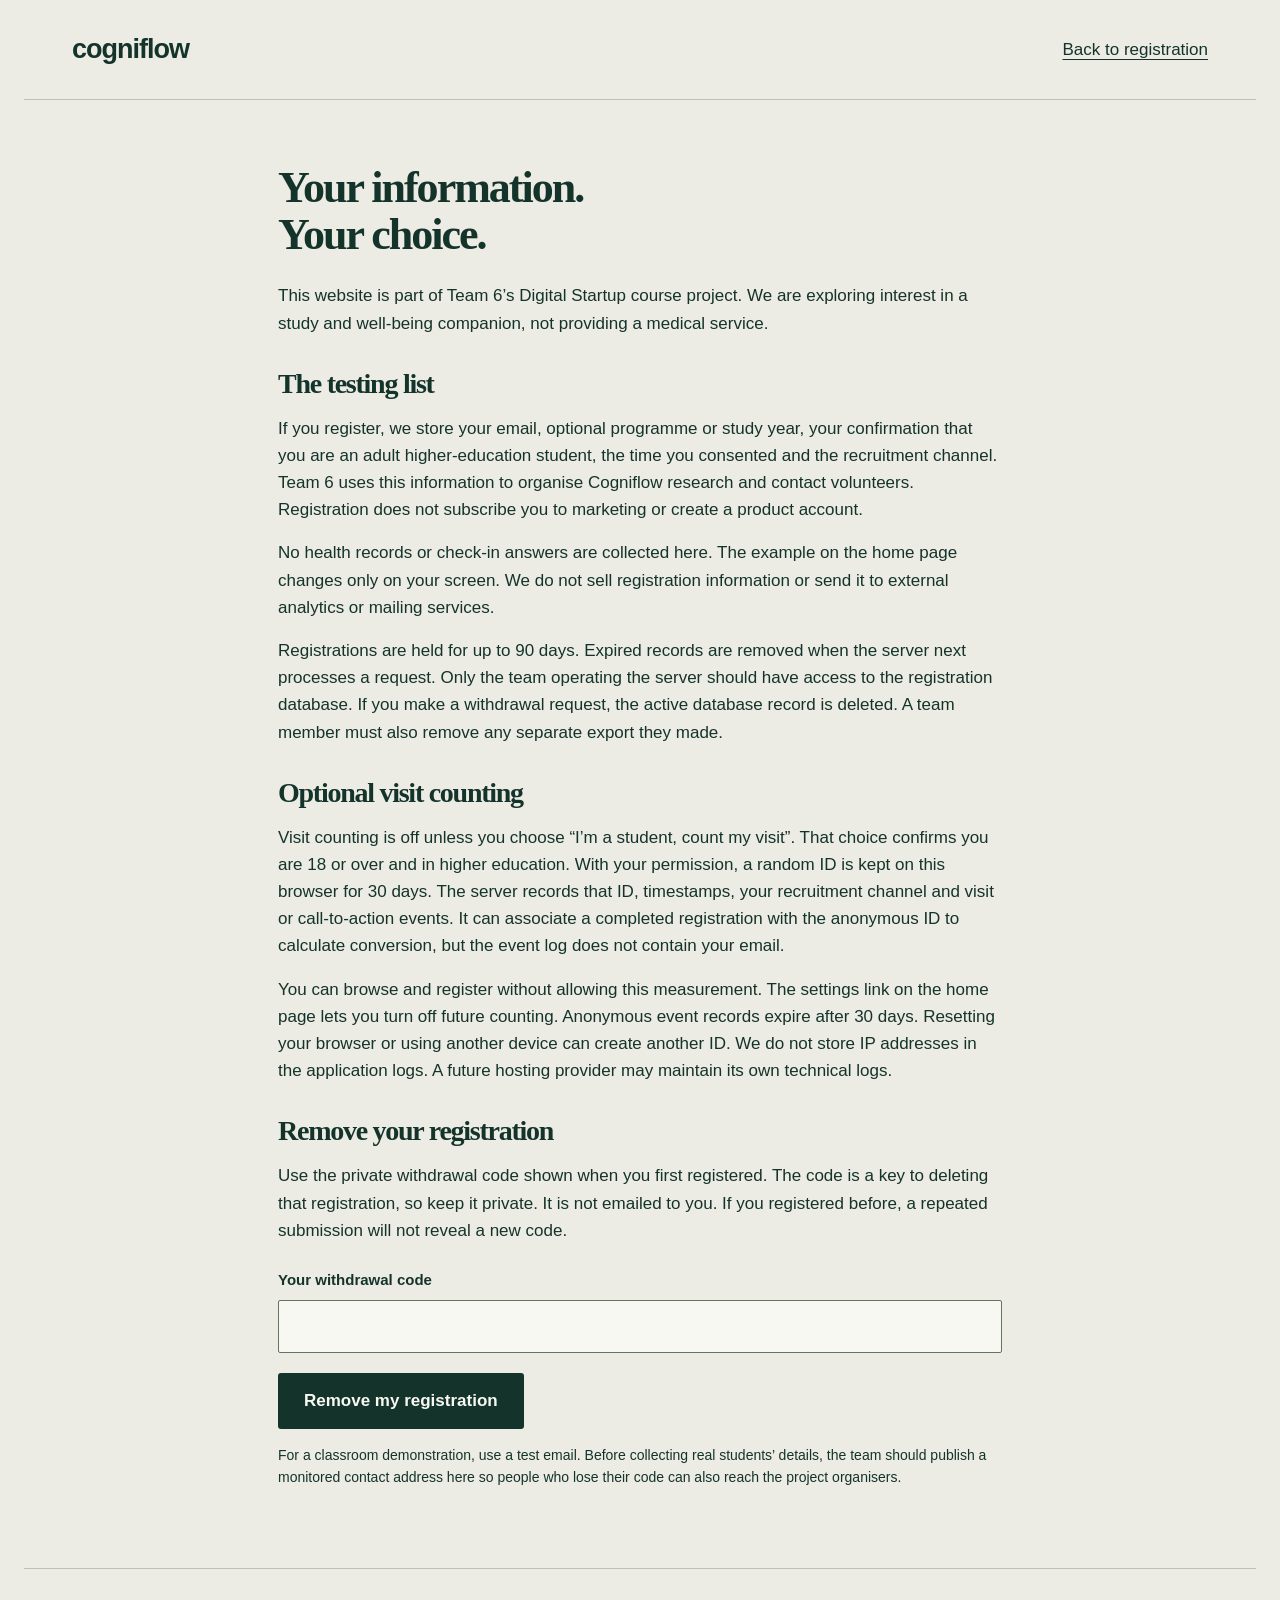
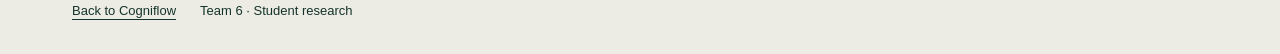
==== privacy.html @ 481a77dd "Add files via upload" ====
<!doctype html><html lang="en"><head><meta charset="utf-8"><meta name="viewport" content="width=device-width, initial-scale=1"><title>Privacy and withdrawal · Cogniflow</title><link rel="icon" href="mark.svg"><link rel="stylesheet" href="styles.css"><script src="config.js" defer></script><script src="app.js" defer></script></head><body><header class="wrap masthead"><a class="brand" href="./">cogniflow</a><a href="./#join">Back to registration</a></header><main class="wrap privacy"><h1>Your information.<br>Your choice.</h1><p>This website is part of Team 6’s Digital Startup course project. We are exploring interest in a study and well-being companion, not providing a medical service.</p><h2>The testing list</h2><p>If you register, we store your email, optional programme or study year, your confirmation that you are an adult higher-education student, the time you consented and the recruitment channel. Team 6 uses this information to organise Cogniflow research and contact volunteers. Registration does not subscribe you to marketing or create a product account.</p><p>No health records or check-in answers are collected here. The example on the home page changes only on your screen. We do not sell registration information or send it to external analytics or mailing services.</p><p>Registrations are held for up to 90 days. Expired records are removed when the server next processes a request. Only the team operating the server should have access to the registration database. If you make a withdrawal request, the active database record is deleted. A team member must also remove any separate export they made.</p><h2 id="measurement">Optional visit counting</h2><p>Visit counting is off unless you choose “I’m a student, count my visit”. That choice confirms you are 18 or over and in higher education. With your permission, a random ID is kept on this browser for 30 days. The server records that ID, timestamps, your recruitment channel and visit or call-to-action events. It can associate a completed registration with the anonymous ID to calculate conversion, but the event log does not contain your email.</p><p>You can browse and register without allowing this measurement. The settings link on the home page lets you turn off future counting. Anonymous event records expire after 30 days. Resetting your browser or using another device can create another ID. We do not store IP addresses in the application logs. A future hosting provider may maintain its own technical logs.</p><h2>Remove your registration</h2><p>Use the private withdrawal code shown when you first registered. The code is a key to deleting that registration, so keep it private. It is not emailed to you. If you registered before, a repeated submission will not reveal a new code.</p><form id="withdraw-form"><label for="token">Your withdrawal code</label><input id="token" name="token" type="text" autocomplete="off" required minlength="30" maxlength="100"><button class="button" type="submit">Remove my registration</button><p id="withdraw-status" role="status" tabindex="-1"></p></form><p class="small">For a classroom demonstration, use a test email. Before collecting real students’ details, the team should publish a monitored contact address here so people who lose their code can also reach the project organisers.</p></main><footer class="wrap footer"><a href="./">Back to Cogniflow</a><span>Team 6 · Student research</span></footer></body></html>
---- styles.css ----
:root{--green:#14342b;--sage:#60935d;--linen:#ecebe4;--peach:#d06b47;--brown:#4c2719;--line:#b9c2b4;--paper:#f8f8f2}*{box-sizing:border-box}html{scroll-behavior:smooth;scroll-padding-top:24px}body{margin:0;background:var(--linen);color:var(--green);font:17px/1.6 'Segoe UI',Arial,sans-serif}a{color:inherit;text-underline-offset:4px}button,input{font:inherit}button,a,input{ -webkit-tap-highlight-color:transparent}button{cursor:pointer}a:focus-visible,button:focus-visible,summary:focus-visible,input:focus-visible{outline:3px solid var(--brown);outline-offset:5px}button:disabled{cursor:wait}h1,h2,h3,p{margin:0}h1,h2{font-family:Georgia,'Times New Roman',serif;font-weight:700;letter-spacing:-.045em;line-height:1.07}h1{font-size:clamp(43px,4.6vw,70px)}h2{font-size:clamp(34px,3.5vw,48px)}h3{font-size:23px;line-height:1.25;letter-spacing:-.025em}.wrap{max-width:1232px;margin:auto;padding-inline:48px}.masthead{display:flex;align-items:center;justify-content:space-between;padding-block:28px;border-bottom:1px solid var(--line)}.brand{font-weight:750;font-size:27px;letter-spacing:-1px;text-decoration:none;display:inline-flex;gap:10px;align-items:center}.masthead nav{display:flex;align-items:center;gap:32px;font-size:15px;font-weight:600}.masthead nav a{text-decoration:none}.masthead nav a:hover{text-decoration:underline}.nav-join{border-bottom:2px solid var(--peach);padding-block:8px}.hero{padding-block:72px 80px;display:grid;grid-template-columns:1.15fr 1fr;gap:64px;align-items:center}.eyebrow{font-size:14px;font-weight:700;letter-spacing:.06em;margin-bottom:24px}.intro{max-width:510px;margin-block:28px 32px;font-size:19px;line-height:1.6}.button{background:var(--green);color:var(--paper);border:2px solid var(--green);border-radius:3px;display:inline-block;padding:14px 24px;text-decoration:none;font-weight:650;line-height:1.4;min-height:52px}.button:hover{background:var(--brown);border-color:var(--brown)}.button:active{transform:translateY(1px)}.small{font-size:14px;line-height:1.55}.hero-note{margin-top:16px;max-width:360px}.study-scene{position:relative;padding:28px 24px 56px;background:var(--sage);border-radius:2px}.scene-title{display:flex;justify-content:space-between;gap:16px;color:var(--green);font-size:13px;font-weight:700;margin-bottom:24px}.sample-label{font-weight:400}.session{background:var(--paper);padding:32px;box-shadow:8px 8px 0 #14342b}.session-subject{font-size:14px}.session-title{font:700 32px/1.2 Georgia,serif;letter-spacing:-1px;margin-block:8px 24px}.session-rule{height:1px;background:var(--line);margin-bottom:24px}.session-label{font-size:13px;font-weight:700;text-transform:uppercase;letter-spacing:.07em;margin-bottom:8px}.energy{padding:0;border:0;margin:0}.energy legend{font-size:20px;font-weight:600;margin-bottom:16px}.energy button{background:transparent;border:1px solid var(--green);padding:9px 12px;margin:0 8px 8px 0;border-radius:2px;font-size:15px;color:var(--green)}.energy button:hover,.energy button[aria-pressed=true]{background:var(--green);color:white}.suggestion{border-top:3px solid var(--peach);padding-top:16px;margin-top:20px}.suggestion-label{font-size:13px;font-weight:600}.suggestion p{font:700 25px/1.3 Georgia,serif;margin-top:8px}.demo-caption{font-size:12px;line-height:1.5;margin-top:20px}.margin-note{position:absolute;right:40px;bottom:-22px;transform:rotate(-5deg);background:var(--peach);color:var(--green);font:700 23px/1.1 Georgia,serif;padding:16px 20px}.principle{background:var(--green);color:var(--linen)}.principle-inner{display:grid;grid-template-columns:1.1fr 1fr;gap:64px;padding-block:48px}.principle p{font:700 30px/1.2 Georgia,serif;letter-spacing:-.025em}.principle-inner>div{max-width:450px}.idea{padding-block:88px;display:grid;grid-template-columns:1fr 1.15fr;gap:96px}.section-heading>p:last-child{margin-top:24px;max-width:360px}.idea-list article{padding:24px 0 32px;border-top:1px solid var(--green)}.idea-list article:first-child{padding-top:16px}.topic{font-size:14px;display:block;margin-bottom:12px}.idea-list p{margin-top:12px;max-width:530px}.join-section{background:#d8dfd0;border-top:1px solid var(--line);border-bottom:1px solid var(--line)}.join-layout{display:grid;grid-template-columns:1fr 1fr;gap:96px;padding-block:64px}.join-layout>div>p:not(.eyebrow){margin-top:24px;max-width:430px}label{display:block;font-weight:600;font-size:15px;margin-bottom:8px}label span:not(.check span){font-weight:400}input[type=email],input[type=text],input:not([type]){display:block;width:100%;background:var(--paper);border:1px solid #64745f;border-radius:2px;padding:12px 14px;min-height:50px;margin-bottom:20px;color:var(--green)}.check{display:flex;gap:12px;font-weight:400;align-items:flex-start;margin-top:16px;font-size:14px;line-height:1.5}.check input{width:18px;height:18px;flex-shrink:0;margin-top:3px;accent-color:var(--green)}.form-privacy{font-size:13px;margin-block:20px}#form-status{margin-top:16px;font-weight:600;font-size:15px}#form-status:empty{display:none}#withdrawal{margin-top:16px}code{word-break:break-all;display:block;font-size:13px;padding:12px;background:var(--paper);margin-block:8px}.trap{position:absolute;left:-9999px}.questions{display:grid;grid-template-columns:1fr 1.5fr;gap:64px;padding-block:72px}details{border-top:1px solid var(--line);padding:20px 0}summary{font-size:18px;font-weight:650;cursor:pointer}details p{margin-top:16px;max-width:600px}.footer{display:flex;align-items:center;gap:24px;flex-wrap:wrap;border-top:1px solid var(--line);padding-block:32px;font-size:13px}.footer .brand{font-size:23px}.footer p{margin-right:auto}.text-button{color:inherit;border:0;border-bottom:1px solid currentColor;padding:3px 0;background:transparent;font-size:14px}.text-button:hover{border-bottom-width:2px}.measurement{position:fixed;bottom:16px;left:16px;right:16px;z-index:5;max-width:1160px;margin:auto;padding:20px 24px;display:flex;gap:32px;align-items:center;background:var(--paper);border:1px solid var(--green);box-shadow:0 4px 20px #14342b22;font-size:14px}.measurement[hidden]{display:none}.measurement p{font-size:13px;max-width:760px;margin-top:4px}.measurement-actions{flex-shrink:0;display:grid;gap:8px;text-align:center}.measurement-actions>button:first-child{background:var(--green);color:white;border:0;border-radius:2px;padding:10px;font-size:14px}.skip{position:absolute;top:-100px;left:16px;background:var(--green);color:white;padding:12px;z-index:10}.skip:focus{top:8px}.privacy{max-width:820px;padding-block:64px}.privacy h1{font-size:44px;margin-bottom:24px}.privacy h2{font-size:28px;margin:32px 0 16px}.privacy p{margin-block:16px}.privacy form{margin-top:24px}.privacy ul{padding-left:24px}@media(max-width:900px){.wrap{padding-inline:28px}.hero{gap:32px}.hero h1{font-size:48px}.session{padding:24px}.scene-title{display:block}.sample-label{display:block}.idea,.join-layout{gap:48px}.principle-inner{gap:32px}}@media(max-width:680px){.wrap{padding-inline:24px}.masthead{padding-block:20px}.brand{font-size:24px}.masthead nav{gap:0}.masthead nav a:not(.nav-join){display:none}.nav-join{font-size:13px}.hero{grid-template-columns:1fr;padding-block:48px 64px;gap:48px}.hero h1{font-size:clamp(40px,10.8vw,58px)}.intro{font-size:18px}.study-scene{max-width:480px;width:100%;padding:20px 20px 40px}.scene-title{display:flex}.session{padding:24px}.principle-inner,.idea,.join-layout,.questions{grid-template-columns:1fr;gap:32px}.principle-inner{padding-block:40px}.principle p{font-size:28px}.idea{padding-block:56px}.join-layout{padding-block:48px}.questions{padding-block:48px}.measurement{display:block;padding:16px;bottom:8px;left:8px;right:8px}.measurement-actions{margin-top:12px;display:flex;justify-content:space-between;align-items:center;gap:16px}.measurement-actions>button:first-child{flex:1}.footer{gap:16px}.footer p{width:100%;order:2}.energy button{font-size:14px}.privacy h1{font-size:36px}}@media(prefers-reduced-motion:reduce){html{scroll-behavior:auto}*{transition:none!important}}
:root .scene-title{background:var(--linen);padding:8px 12px}
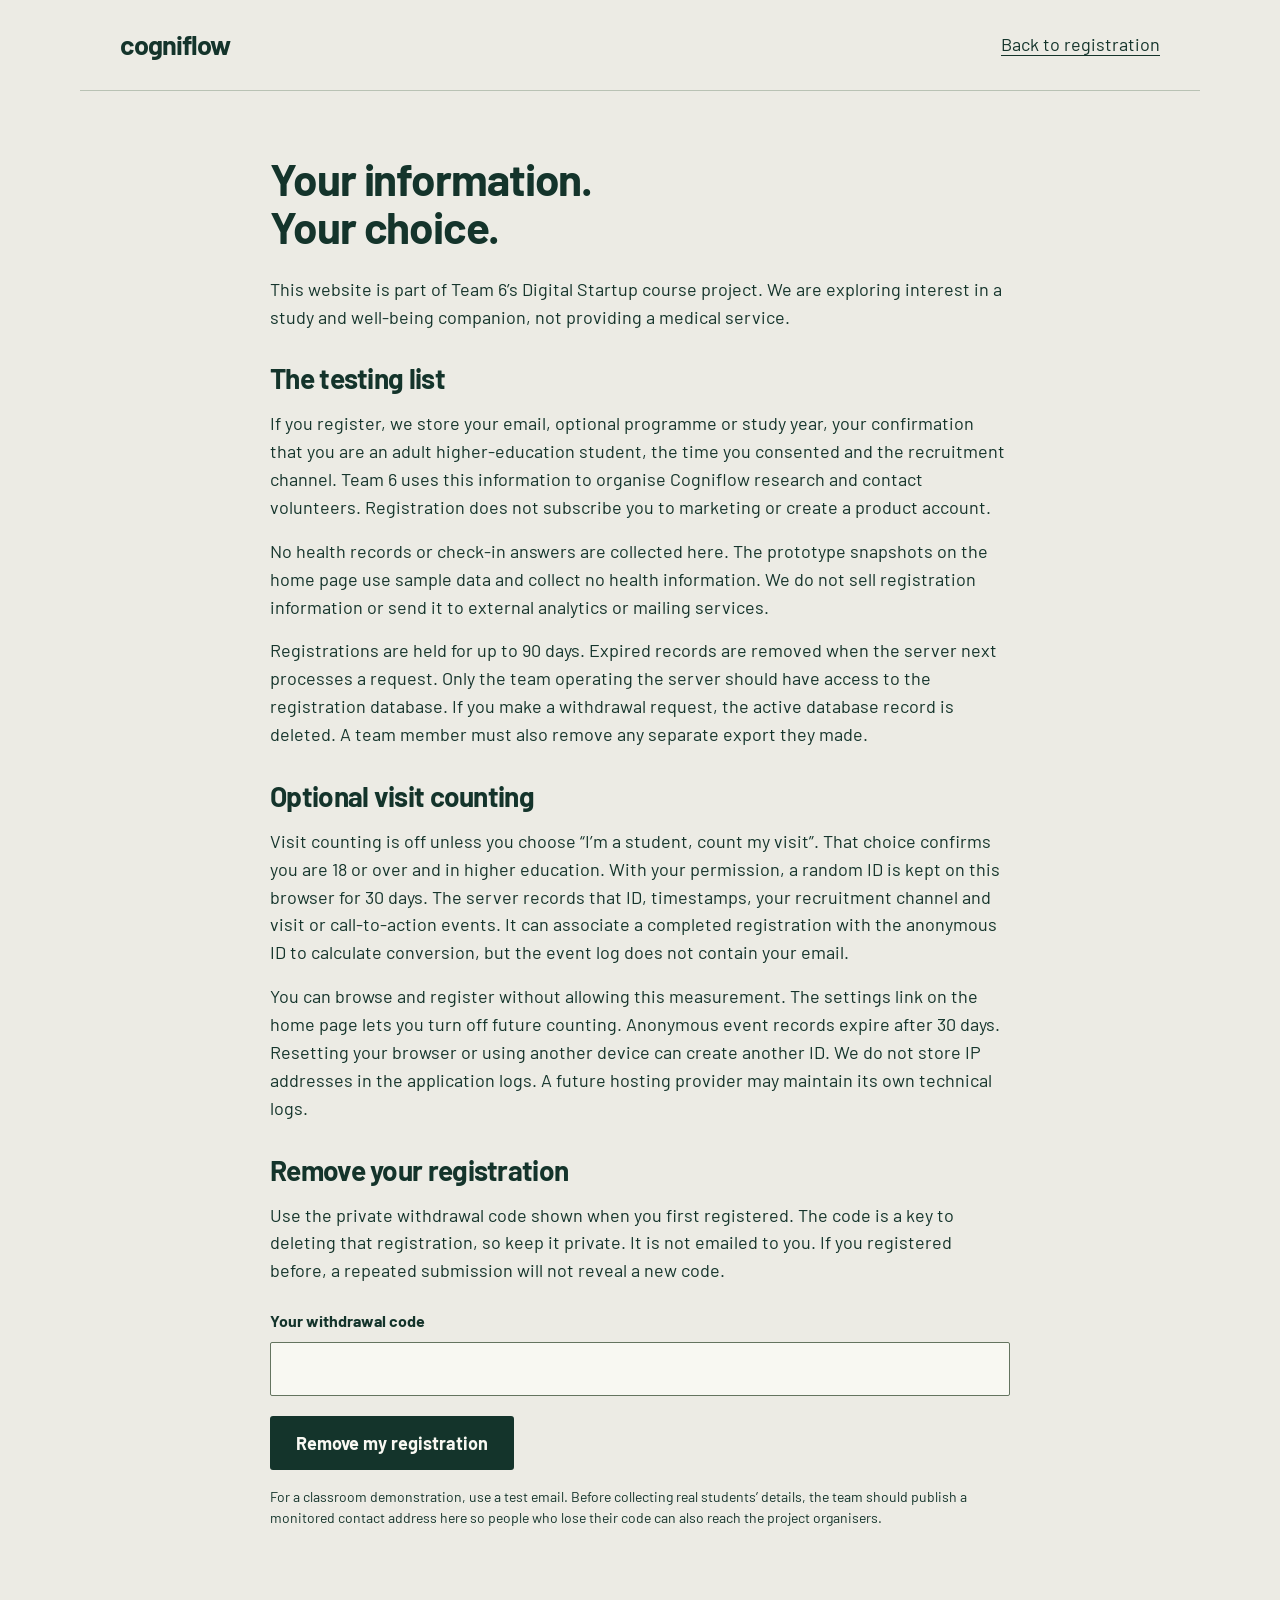
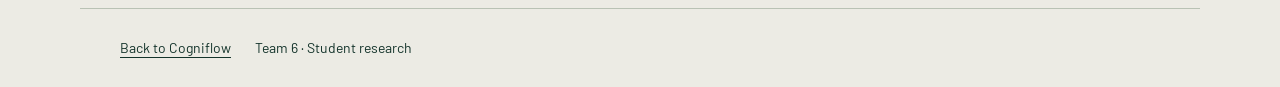
==== commit 14f56452: "new layout" ====
--- a/privacy.html
+++ b/privacy.html
@@ -1 +1 @@
-<!doctype html><html lang="en"><head><meta charset="utf-8"><meta name="viewport" content="width=device-width, initial-scale=1"><title>Privacy and withdrawal · Cogniflow</title><link rel="icon" href="mark.svg"><link rel="stylesheet" href="styles.css"><script src="config.js" defer></script><script src="app.js" defer></script></head><body><header class="wrap masthead"><a class="brand" href="./">cogniflow</a><a href="./#join">Back to registration</a></header><main class="wrap privacy"><h1>Your information.<br>Your choice.</h1><p>This website is part of Team 6’s Digital Startup course project. We are exploring interest in a study and well-being companion, not providing a medical service.</p><h2>The testing list</h2><p>If you register, we store your email, optional programme or study year, your confirmation that you are an adult higher-education student, the time you consented and the recruitment channel. Team 6 uses this information to organise Cogniflow research and contact volunteers. Registration does not subscribe you to marketing or create a product account.</p><p>No health records or check-in answers are collected here. The example on the home page changes only on your screen. We do not sell registration information or send it to external analytics or mailing services.</p><p>Registrations are held for up to 90 days. Expired records are removed when the server next processes a request. Only the team operating the server should have access to the registration database. If you make a withdrawal request, the active database record is deleted. A team member must also remove any separate export they made.</p><h2 id="measurement">Optional visit counting</h2><p>Visit counting is off unless you choose “I’m a student, count my visit”. That choice confirms you are 18 or over and in higher education. With your permission, a random ID is kept on this browser for 30 days. The server records that ID, timestamps, your recruitment channel and visit or call-to-action events. It can associate a completed registration with the anonymous ID to calculate conversion, but the event log does not contain your email.</p><p>You can browse and register without allowing this measurement. The settings link on the home page lets you turn off future counting. Anonymous event records expire after 30 days. Resetting your browser or using another device can create another ID. We do not store IP addresses in the application logs. A future hosting provider may maintain its own technical logs.</p><h2>Remove your registration</h2><p>Use the private withdrawal code shown when you first registered. The code is a key to deleting that registration, so keep it private. It is not emailed to you. If you registered before, a repeated submission will not reveal a new code.</p><form id="withdraw-form"><label for="token">Your withdrawal code</label><input id="token" name="token" type="text" autocomplete="off" required minlength="30" maxlength="100"><button class="button" type="submit">Remove my registration</button><p id="withdraw-status" role="status" tabindex="-1"></p></form><p class="small">For a classroom demonstration, use a test email. Before collecting real students’ details, the team should publish a monitored contact address here so people who lose their code can also reach the project organisers.</p></main><footer class="wrap footer"><a href="./">Back to Cogniflow</a><span>Team 6 · Student research</span></footer></body></html>
+<!doctype html><html lang="en"><head><meta charset="utf-8"><meta name="viewport" content="width=device-width, initial-scale=1"><title>Privacy and withdrawal · Cogniflow</title><link rel="icon" href="mark.svg"><link rel="stylesheet" href="styles.css"><script src="config.js" defer></script><script src="app.js" defer></script></head><body><header class="wrap masthead"><a class="brand" href="./">cogniflow</a><a href="./#join">Back to registration</a></header><main class="wrap privacy"><h1>Your information.<br>Your choice.</h1><p>This website is part of Team 6’s Digital Startup course project. We are exploring interest in a study and well-being companion, not providing a medical service.</p><h2>The testing list</h2><p>If you register, we store your email, optional programme or study year, your confirmation that you are an adult higher-education student, the time you consented and the recruitment channel. Team 6 uses this information to organise Cogniflow research and contact volunteers. Registration does not subscribe you to marketing or create a product account.</p><p>No health records or check-in answers are collected here. The prototype snapshots on the home page use sample data and collect no health information. We do not sell registration information or send it to external analytics or mailing services.</p><p>Registrations are held for up to 90 days. Expired records are removed when the server next processes a request. Only the team operating the server should have access to the registration database. If you make a withdrawal request, the active database record is deleted. A team member must also remove any separate export they made.</p><h2 id="measurement">Optional visit counting</h2><p>Visit counting is off unless you choose “I’m a student, count my visit”. That choice confirms you are 18 or over and in higher education. With your permission, a random ID is kept on this browser for 30 days. The server records that ID, timestamps, your recruitment channel and visit or call-to-action events. It can associate a completed registration with the anonymous ID to calculate conversion, but the event log does not contain your email.</p><p>You can browse and register without allowing this measurement. The settings link on the home page lets you turn off future counting. Anonymous event records expire after 30 days. Resetting your browser or using another device can create another ID. We do not store IP addresses in the application logs. A future hosting provider may maintain its own technical logs.</p><h2>Remove your registration</h2><p>Use the private withdrawal code shown when you first registered. The code is a key to deleting that registration, so keep it private. It is not emailed to you. If you registered before, a repeated submission will not reveal a new code.</p><form id="withdraw-form"><label for="token">Your withdrawal code</label><input id="token" name="token" type="text" autocomplete="off" required minlength="30" maxlength="100"><button class="button" type="submit">Remove my registration</button><p id="withdraw-status" role="status" tabindex="-1"></p></form><p class="small">For a classroom demonstration, use a test email. Before collecting real students’ details, the team should publish a monitored contact address here so people who lose their code can also reach the project organisers.</p></main><footer class="wrap footer"><a href="./">Back to Cogniflow</a><span>Team 6 · Student research</span></footer></body></html>
--- a/styles.css
+++ b/styles.css
@@ -1,2 +1,2 @@
-:root{--green:#14342b;--sage:#60935d;--linen:#ecebe4;--peach:#d06b47;--brown:#4c2719;--line:#b9c2b4;--paper:#f8f8f2}*{box-sizing:border-box}html{scroll-behavior:smooth;scroll-padding-top:24px}body{margin:0;background:var(--linen);color:var(--green);font:17px/1.6 'Segoe UI',Arial,sans-serif}a{color:inherit;text-underline-offset:4px}button,input{font:inherit}button,a,input{ -webkit-tap-highlight-color:transparent}button{cursor:pointer}a:focus-visible,button:focus-visible,summary:focus-visible,input:focus-visible{outline:3px solid var(--brown);outline-offset:5px}button:disabled{cursor:wait}h1,h2,h3,p{margin:0}h1,h2{font-family:Georgia,'Times New Roman',serif;font-weight:700;letter-spacing:-.045em;line-height:1.07}h1{font-size:clamp(43px,4.6vw,70px)}h2{font-size:clamp(34px,3.5vw,48px)}h3{font-size:23px;line-height:1.25;letter-spacing:-.025em}.wrap{max-width:1232px;margin:auto;padding-inline:48px}.masthead{display:flex;align-items:center;justify-content:space-between;padding-block:28px;border-bottom:1px solid var(--line)}.brand{font-weight:750;font-size:27px;letter-spacing:-1px;text-decoration:none;display:inline-flex;gap:10px;align-items:center}.masthead nav{display:flex;align-items:center;gap:32px;font-size:15px;font-weight:600}.masthead nav a{text-decoration:none}.masthead nav a:hover{text-decoration:underline}.nav-join{border-bottom:2px solid var(--peach);padding-block:8px}.hero{padding-block:72px 80px;display:grid;grid-template-columns:1.15fr 1fr;gap:64px;align-items:center}.eyebrow{font-size:14px;font-weight:700;letter-spacing:.06em;margin-bottom:24px}.intro{max-width:510px;margin-block:28px 32px;font-size:19px;line-height:1.6}.button{background:var(--green);color:var(--paper);border:2px solid var(--green);border-radius:3px;display:inline-block;padding:14px 24px;text-decoration:none;font-weight:650;line-height:1.4;min-height:52px}.button:hover{background:var(--brown);border-color:var(--brown)}.button:active{transform:translateY(1px)}.small{font-size:14px;line-height:1.55}.hero-note{margin-top:16px;max-width:360px}.study-scene{position:relative;padding:28px 24px 56px;background:var(--sage);border-radius:2px}.scene-title{display:flex;justify-content:space-between;gap:16px;color:var(--green);font-size:13px;font-weight:700;margin-bottom:24px}.sample-label{font-weight:400}.session{background:var(--paper);padding:32px;box-shadow:8px 8px 0 #14342b}.session-subject{font-size:14px}.session-title{font:700 32px/1.2 Georgia,serif;letter-spacing:-1px;margin-block:8px 24px}.session-rule{height:1px;background:var(--line);margin-bottom:24px}.session-label{font-size:13px;font-weight:700;text-transform:uppercase;letter-spacing:.07em;margin-bottom:8px}.energy{padding:0;border:0;margin:0}.energy legend{font-size:20px;font-weight:600;margin-bottom:16px}.energy button{background:transparent;border:1px solid var(--green);padding:9px 12px;margin:0 8px 8px 0;border-radius:2px;font-size:15px;color:var(--green)}.energy button:hover,.energy button[aria-pressed=true]{background:var(--green);color:white}.suggestion{border-top:3px solid var(--peach);padding-top:16px;margin-top:20px}.suggestion-label{font-size:13px;font-weight:600}.suggestion p{font:700 25px/1.3 Georgia,serif;margin-top:8px}.demo-caption{font-size:12px;line-height:1.5;margin-top:20px}.margin-note{position:absolute;right:40px;bottom:-22px;transform:rotate(-5deg);background:var(--peach);color:var(--green);font:700 23px/1.1 Georgia,serif;padding:16px 20px}.principle{background:var(--green);color:var(--linen)}.principle-inner{display:grid;grid-template-columns:1.1fr 1fr;gap:64px;padding-block:48px}.principle p{font:700 30px/1.2 Georgia,serif;letter-spacing:-.025em}.principle-inner>div{max-width:450px}.idea{padding-block:88px;display:grid;grid-template-columns:1fr 1.15fr;gap:96px}.section-heading>p:last-child{margin-top:24px;max-width:360px}.idea-list article{padding:24px 0 32px;border-top:1px solid var(--green)}.idea-list article:first-child{padding-top:16px}.topic{font-size:14px;display:block;margin-bottom:12px}.idea-list p{margin-top:12px;max-width:530px}.join-section{background:#d8dfd0;border-top:1px solid var(--line);border-bottom:1px solid var(--line)}.join-layout{display:grid;grid-template-columns:1fr 1fr;gap:96px;padding-block:64px}.join-layout>div>p:not(.eyebrow){margin-top:24px;max-width:430px}label{display:block;font-weight:600;font-size:15px;margin-bottom:8px}label span:not(.check span){font-weight:400}input[type=email],input[type=text],input:not([type]){display:block;width:100%;background:var(--paper);border:1px solid #64745f;border-radius:2px;padding:12px 14px;min-height:50px;margin-bottom:20px;color:var(--green)}.check{display:flex;gap:12px;font-weight:400;align-items:flex-start;margin-top:16px;font-size:14px;line-height:1.5}.check input{width:18px;height:18px;flex-shrink:0;margin-top:3px;accent-color:var(--green)}.form-privacy{font-size:13px;margin-block:20px}#form-status{margin-top:16px;font-weight:600;font-size:15px}#form-status:empty{display:none}#withdrawal{margin-top:16px}code{word-break:break-all;display:block;font-size:13px;padding:12px;background:var(--paper);margin-block:8px}.trap{position:absolute;left:-9999px}.questions{display:grid;grid-template-columns:1fr 1.5fr;gap:64px;padding-block:72px}details{border-top:1px solid var(--line);padding:20px 0}summary{font-size:18px;font-weight:650;cursor:pointer}details p{margin-top:16px;max-width:600px}.footer{display:flex;align-items:center;gap:24px;flex-wrap:wrap;border-top:1px solid var(--line);padding-block:32px;font-size:13px}.footer .brand{font-size:23px}.footer p{margin-right:auto}.text-button{color:inherit;border:0;border-bottom:1px solid currentColor;padding:3px 0;background:transparent;font-size:14px}.text-button:hover{border-bottom-width:2px}.measurement{position:fixed;bottom:16px;left:16px;right:16px;z-index:5;max-width:1160px;margin:auto;padding:20px 24px;display:flex;gap:32px;align-items:center;background:var(--paper);border:1px solid var(--green);box-shadow:0 4px 20px #14342b22;font-size:14px}.measurement[hidden]{display:none}.measurement p{font-size:13px;max-width:760px;margin-top:4px}.measurement-actions{flex-shrink:0;display:grid;gap:8px;text-align:center}.measurement-actions>button:first-child{background:var(--green);color:white;border:0;border-radius:2px;padding:10px;font-size:14px}.skip{position:absolute;top:-100px;left:16px;background:var(--green);color:white;padding:12px;z-index:10}.skip:focus{top:8px}.privacy{max-width:820px;padding-block:64px}.privacy h1{font-size:44px;margin-bottom:24px}.privacy h2{font-size:28px;margin:32px 0 16px}.privacy p{margin-block:16px}.privacy form{margin-top:24px}.privacy ul{padding-left:24px}@media(max-width:900px){.wrap{padding-inline:28px}.hero{gap:32px}.hero h1{font-size:48px}.session{padding:24px}.scene-title{display:block}.sample-label{display:block}.idea,.join-layout{gap:48px}.principle-inner{gap:32px}}@media(max-width:680px){.wrap{padding-inline:24px}.masthead{padding-block:20px}.brand{font-size:24px}.masthead nav{gap:0}.masthead nav a:not(.nav-join){display:none}.nav-join{font-size:13px}.hero{grid-template-columns:1fr;padding-block:48px 64px;gap:48px}.hero h1{font-size:clamp(40px,10.8vw,58px)}.intro{font-size:18px}.study-scene{max-width:480px;width:100%;padding:20px 20px 40px}.scene-title{display:flex}.session{padding:24px}.principle-inner,.idea,.join-layout,.questions{grid-template-columns:1fr;gap:32px}.principle-inner{padding-block:40px}.principle p{font-size:28px}.idea{padding-block:56px}.join-layout{padding-block:48px}.questions{padding-block:48px}.measurement{display:block;padding:16px;bottom:8px;left:8px;right:8px}.measurement-actions{margin-top:12px;display:flex;justify-content:space-between;align-items:center;gap:16px}.measurement-actions>button:first-child{flex:1}.footer{gap:16px}.footer p{width:100%;order:2}.energy button{font-size:14px}.privacy h1{font-size:36px}}@media(prefers-reduced-motion:reduce){html{scroll-behavior:auto}*{transition:none!important}}
-:root .scene-title{background:var(--linen);padding:8px 12px}
+@font-face{font-family:Barlow;src:url('assets/Barlow-Regular.ttf') format('truetype');font-weight:400;font-display:swap}@font-face{font-family:Barlow;src:url('assets/Barlow-Bold.ttf') format('truetype');font-weight:700;font-display:swap}
+:root{--green:#14342b;--linen:#ecebe4;--paper:#f8f8f2;--sage:#60935d;--peach:#d06b47;--brown:#4c2719;--line:#b9c2b4}*{box-sizing:border-box}[hidden]{display:none!important}html{scroll-behavior:smooth;scroll-padding-top:24px}body{margin:0;background:var(--linen);color:var(--green);font:18px/1.55 Barlow,'Segoe UI',sans-serif}a{color:inherit;text-underline-offset:4px}button,input{font:inherit}button{cursor:pointer}button:disabled{cursor:wait}h1,h2,h3,p,figure{margin:0}h1,h2,h3{font-weight:700;line-height:1.1;letter-spacing:-.025em}h1{font-size:clamp(44px,5.2vw,66px)}h2{font-size:clamp(30px,3vw,40px)}h3{font-size:23px}.wrap{max-width:1120px;margin:auto;padding-inline:40px}.masthead{display:flex;justify-content:space-between;align-items:center;padding-block:24px;border-bottom:1px solid var(--line)}.brand{display:inline-flex;align-items:center;gap:10px;font-weight:700;font-size:27px;letter-spacing:-1px;text-decoration:none}.masthead nav a{font-size:16px;text-decoration:none;border-bottom:1px solid var(--green);padding-bottom:4px}.hero{display:block;padding-block:72px 64px}.hero-copy{max-width:790px}.intro{max-width:650px;font-size:20px;line-height:1.6;margin-block:24px 28px}.button{background:var(--green);color:var(--paper);border:2px solid var(--green);border-radius:3px;display:inline-block;padding:13px 24px;text-decoration:none;font-weight:700;min-height:50px;line-height:1.35}.button:hover{background:var(--brown);border-color:var(--brown)}.button:active{transform:translateY(1px)}.small{font-size:14px;line-height:1.5}.hero-note{margin-top:14px;max-width:510px}.snapshots{padding-block:24px 72px}.snapshots-heading{display:flex;justify-content:space-between;align-items:flex-start;gap:40px;padding-top:32px;margin-bottom:36px;border-top:1px solid var(--line)}.snapshots-heading h2{font-size:30px;max-width:440px}.snapshots-heading p{max-width:340px;font-size:16px}.snapshot-grid{display:grid;grid-template-columns:repeat(3,minmax(0,1fr));gap:40px}.snapshot-grid figure{min-width:0;max-width:280px}.snapshot-grid img{display:block;width:100%;height:auto;border:1px solid #bfc9bc;object-fit:contain}.snapshot-grid figcaption{margin-top:20px}.snapshot-grid h3{font-size:20px}.snapshot-grid p{font-size:16px;margin-top:8px}.join-section{border-block:1px solid var(--line);background:#dce2d5}.join-layout{display:grid;grid-template-columns:1fr 1fr;gap:80px;padding-block:56px}.join-layout>div>p{margin-top:20px;max-width:420px}label{display:block;font-size:16px;font-weight:700;margin-bottom:8px}label span{font-weight:400}input[type=email],input[type=text],input:not([type]){display:block;width:100%;background:var(--paper);color:var(--green);border:1px solid #64745f;border-radius:2px;padding:12px 14px;min-height:50px;margin-bottom:20px}.check{display:flex;align-items:flex-start;gap:12px;font-size:15px;line-height:1.5;font-weight:400;margin-top:16px}.check input{width:18px;height:18px;flex-shrink:0;margin-top:3px;accent-color:var(--green)}.form-privacy{font-size:14px;margin-block:20px}.trap{position:absolute;left:-9999px}#form-status,#withdraw-status{margin-top:16px;font-size:16px;font-weight:700}#form-status:empty{display:none}#withdrawal{margin-top:16px}code{word-break:break-all;display:block;background:var(--paper);padding:12px;font-size:13px;margin-block:8px}.questions{display:grid;grid-template-columns:1fr 1.6fr;gap:56px;padding-block:56px}details{border-top:1px solid var(--line);padding:20px 0}summary{font-size:18px;font-weight:700;cursor:pointer}details p{margin-top:14px}.footer{display:flex;align-items:center;flex-wrap:wrap;gap:24px;padding-block:28px;border-top:1px solid var(--line);font-size:14px}.footer .brand{font-size:23px}.footer p{margin-right:auto}.text-button{background:none;color:inherit;border:0;border-bottom:1px solid currentColor;padding:3px 0;font-size:14px}.text-button:hover{border-bottom-width:2px}.measurement{position:fixed;bottom:16px;left:16px;right:16px;z-index:5;max-width:1120px;margin:auto;padding:20px 24px;display:flex;align-items:center;gap:28px;background:var(--paper);border:1px solid var(--green);font-size:14px}.measurement p{font-size:13px;max-width:740px;margin-top:4px}.measurement-actions{display:grid;gap:8px;flex-shrink:0;text-align:center}.measurement-actions>button:first-child{background:var(--green);color:white;border:0;border-radius:2px;padding:10px;font-size:14px}.skip{position:absolute;top:-100px;left:16px;padding:12px;background:var(--green);color:white;z-index:10}.skip:focus{top:8px}a:focus-visible,button:focus-visible,input:focus-visible,summary:focus-visible{outline:3px solid var(--brown);outline-offset:5px}.privacy{max-width:820px;padding-block:64px}.privacy h1{font-size:44px;margin-bottom:24px}.privacy h2{font-size:28px;margin:32px 0 16px}.privacy p{margin-block:16px}.privacy form{margin-top:24px}@media(max-width:760px){.wrap{padding-inline:24px}.hero{padding-block:48px}.snapshots-heading{display:block}.snapshots-heading p{margin-top:16px;max-width:500px}.snapshot-grid{gap:20px}.join-layout{gap:40px}.questions{gap:32px}}@media(max-width:560px){.masthead{padding-block:20px}.brand{font-size:24px}.hero h1{font-size:43px}.intro{font-size:18px}.snapshots{padding-bottom:48px}.snapshot-grid{grid-template-columns:1fr;gap:32px}.snapshot-grid figure{max-width:280px;margin-inline:auto}.snapshots-heading h2{font-size:28px}.join-layout,.questions{grid-template-columns:1fr;gap:28px}.join-layout{padding-block:40px}.questions{padding-block:40px}.measurement{display:block;padding:16px;bottom:8px;left:8px;right:8px}.measurement-actions{display:flex;align-items:center;justify-content:space-between;gap:12px;margin-top:12px}.measurement-actions>button:first-child{flex:1}.footer{gap:16px}.footer p{order:2;width:100%}.privacy h1{font-size:36px}}@media(prefers-reduced-motion:reduce){html{scroll-behavior:auto}}
